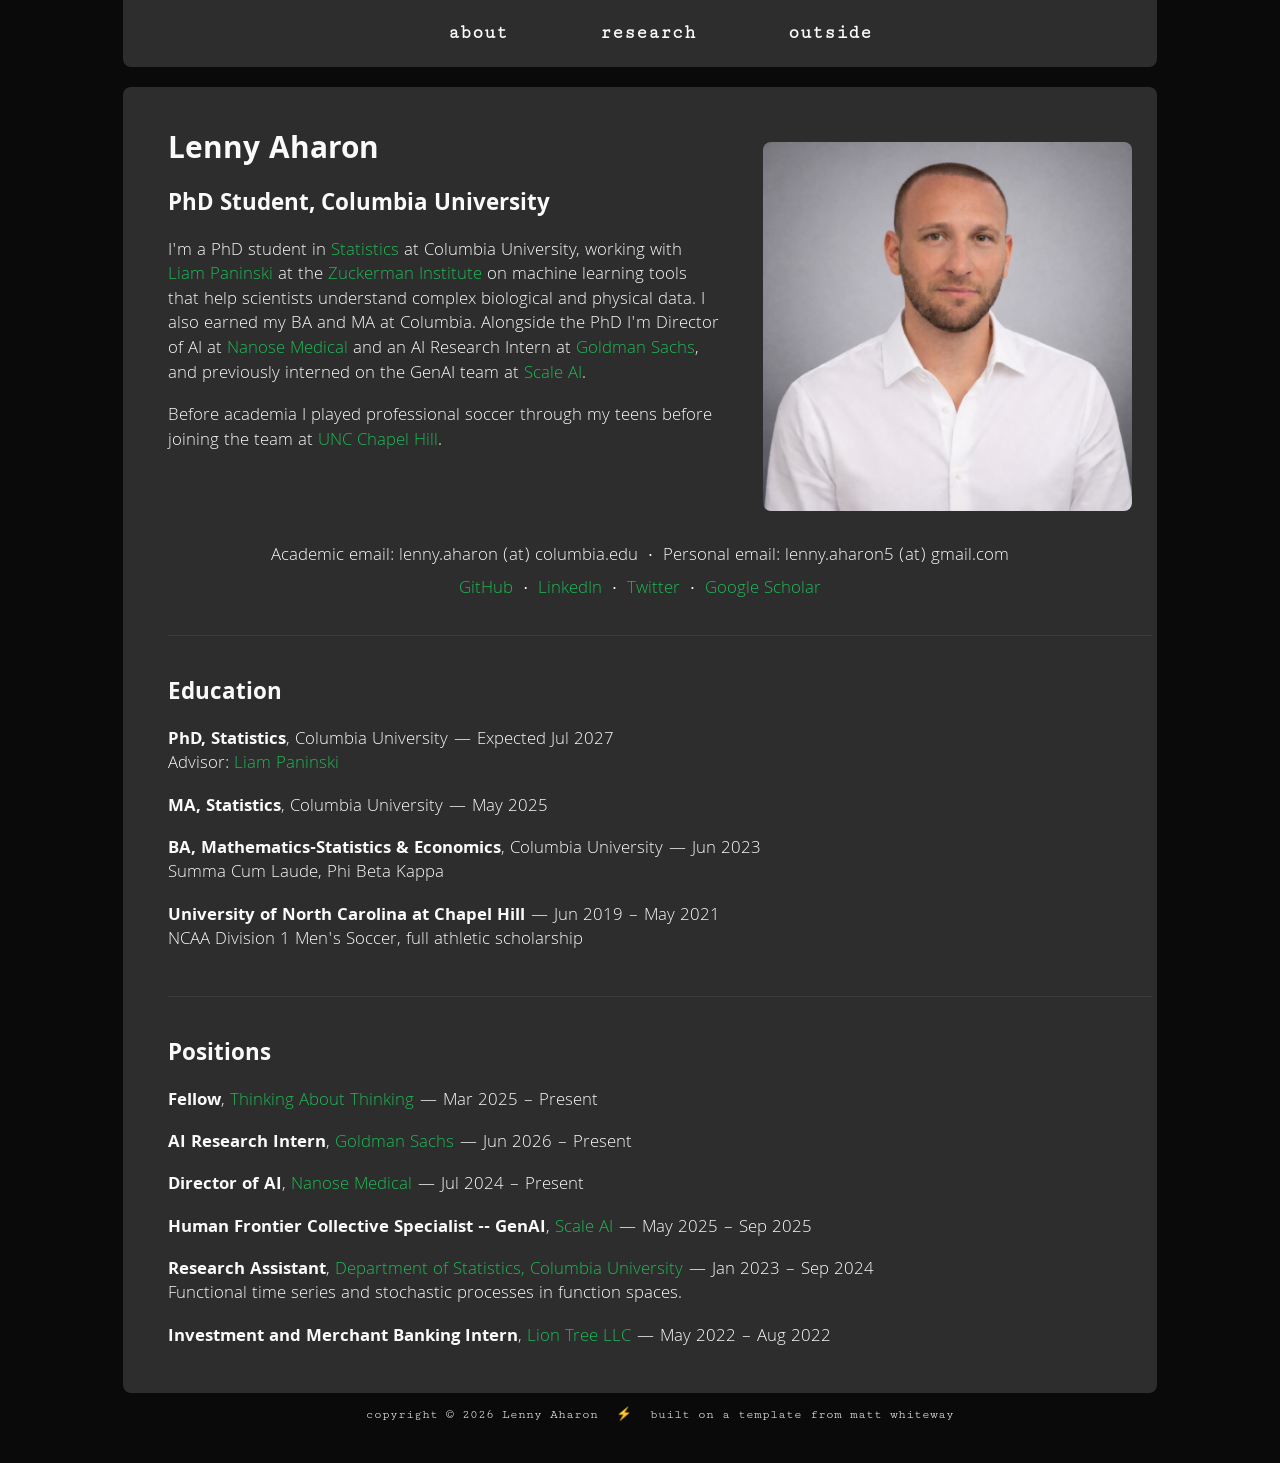
==== index.html @ 1fbd9a53 "Correct Research Assistant end date to Sep 2024 Co-Authored-By: Claude Opus 4.7 (1M context) <norepl" ====
<!DOCTYPE html>
<html class="gray-page">

<head>
	<meta http-equiv="content-type" content="text/html" charset="utf-8" />
	<meta name="description" content="Lenny Aharon — PhD student in Statistics at Columbia University, working with Liam Paninski on 3D computer vision, probabilistic modeling, and machine learning for science. Director of AI at Nanose Medical and AI Research Intern at Goldman Sachs." />
	<meta property="og:type" content="profile" />
	<meta property="og:url" content="https://lennyaharon.github.io/" />
	<meta property="og:title" content="Lenny Aharon" />
	<meta property="og:description" content="PhD student in Statistics at Columbia University. Director of AI at Nanose Medical, AI Research Intern at Goldman Sachs. Former professional soccer player." />
	<meta property="og:image" content="https://lennyaharon.github.io/images/lenny_headshot_gray.png" />
	<meta name="twitter:card" content="summary" />
	<meta name="twitter:title" content="Lenny Aharon" />
	<meta name="twitter:description" content="PhD student in Statistics at Columbia University. Director of AI at Nanose Medical, AI Research Intern at Goldman Sachs." />
	<meta name="twitter:image" content="https://lennyaharon.github.io/images/lenny_headshot_gray.png" />
	<link type="text/css" rel="stylesheet" href="css/stylesheet.css" />
	<title>lenny aharon | about</title>
	<link rel="icon" href="images/favicon.png">
	<script type="application/ld+json">
	{
		"@context": "https://schema.org",
		"@type": "Person",
		"name": "Lenny Aharon",
		"url": "https://lennyaharon.github.io",
		"image": "https://lennyaharon.github.io/images/lenny_headshot_gray.png",
		"jobTitle": "PhD Student in Statistics",
		"worksFor": [
			{"@type": "Organization", "name": "Columbia University"},
			{"@type": "Organization", "name": "Nanose Medical"},
			{"@type": "Organization", "name": "Goldman Sachs"}
		],
		"alumniOf": [
			{"@type": "EducationalOrganization", "name": "Columbia University"},
			{"@type": "EducationalOrganization", "name": "University of North Carolina at Chapel Hill"}
		],
		"sameAs": [
			"https://github.com/LennyAharon",
			"https://www.linkedin.com/in/lenny-aharon",
			"https://x.com/aharon_lenny",
			"https://scholar.google.com/citations?user=vuOpbEIAAAAJ"
		]
	}
	</script>
</head>

<!--embed google fonts-->
<link href="https://fonts.googleapis.com/css2?family=Cutive+Mono&family=Khula:wght@300&display=swap" rel="stylesheet">


<body class="centered">
	<nav class="centered" style="max-width: 1100px;">
		<ul class="centered">
			<li><a class="link-purp" href="index.html">about</a></li>
			<li><a class="link-purp" href="research.html">research</a></li>
			<li><a class="link-purp" href="art.html">outside</a></li>
		</ul>
	</nav>
	<div class="container centered" style="max-width: 1100px;">
		<div class="left-sub-container" style="width: 58%">
			<div class="left-blurb">
				<h1>Lenny Aharon</h1>
				<h2>PhD Student, Columbia University</h2>
				<p>I'm a PhD student in
					<a class="doc-link" href="http://stat.columbia.edu">Statistics</a>
					at Columbia University, working with
					<a class="doc-link" href="http://www.stat.columbia.edu/~liam/">Liam Paninski</a>
					at the
					<a class="doc-link" href="https://zuckermaninstitute.columbia.edu/">Zuckerman Institute</a>
					on machine learning tools that help scientists understand complex biological
					and physical data. I also earned my BA and MA at Columbia. Alongside the PhD I'm
					Director of AI at
					<a class="doc-link" href="https://www.nanose-medical.com/">Nanose Medical</a>
					and an AI Research Intern at
					<a class="doc-link" href="https://www.goldmansachs.com/">Goldman Sachs</a>,
					and previously interned on the GenAI team at
					<a class="doc-link" href="https://scale.com/">Scale AI</a>.</p>
				<p>Before academia I played professional soccer through my teens before joining the team at
					<a class="doc-link" href="https://goheels.com/sports/mens-soccer">UNC Chapel Hill</a>.</p>
			</div>
		</div>
		<div class="right-sub-container" style="width: 38%">
			<div class="right-image" style="padding-top: 50px">
				<img src="images/lenny_headshot_gray.png" style="border-radius: 8px" />
			</div>
		</div>

		<!-- Contact / social links -->
		<div class="cv-section">
			<div class="center-blurb" style="text-align: center; padding-top: 10px; padding-bottom: 10px;">
				<p style="margin: 0;">Academic email: lenny.aharon (at) columbia.edu
					&nbsp;&middot;&nbsp;
					Personal email: lenny.aharon5 (at) gmail.com</p>
				<p style="margin-top: 8px;">
					<a class="doc-link" href="https://github.com/LennyAharon">GitHub</a>
					&nbsp;&middot;&nbsp;
					<a class="doc-link" href="https://www.linkedin.com/in/lenny-aharon">LinkedIn</a>
					&nbsp;&middot;&nbsp;
					<a class="doc-link" href="https://x.com/aharon_lenny">Twitter</a>
					&nbsp;&middot;&nbsp;
					<a class="doc-link" href="https://scholar.google.com/citations?user=vuOpbEIAAAAJ&amp;hl=en">Google Scholar</a>
				</p>
			</div>
		</div>

		<div class="cv-break-section"></div>

		<!-- Education -->
		<div class="cv-section">
			<div class="left-blurb">
				<h2>Education</h2>
				<p><b>PhD, Statistics</b>, Columbia University &mdash; Expected Jul 2027<br>
					Advisor: <a class="doc-link" href="http://www.stat.columbia.edu/~liam/">Liam Paninski</a></p>
				<p><b>MA, Statistics</b>, Columbia University &mdash; May 2025</p>
				<p><b>BA, Mathematics-Statistics &amp; Economics</b>, Columbia University &mdash; Jun 2023<br>
					Summa Cum Laude, Phi Beta Kappa</p>
				<p><b>University of North Carolina at Chapel Hill</b> &mdash; Jun 2019 – May 2021<br>
					NCAA Division 1 Men's Soccer, full athletic scholarship</p>
			</div>
		</div>

		<div class="cv-break-section"></div>

		<!-- Positions -->
		<div class="cv-section">
			<div class="left-blurb">
				<h2>Positions</h2>
				<p><b>Fellow</b>,
					<a class="doc-link" href="https://www.thinkingaboutthinking.org/">Thinking About Thinking</a>
					&mdash; Mar 2025 – Present</p>
				<p><b>AI Research Intern</b>,
					<a class="doc-link" href="https://www.goldmansachs.com/">Goldman Sachs</a>
					&mdash; Jun 2026 – Present</p>
				<p><b>Director of AI</b>,
					<a class="doc-link" href="https://www.nanose-medical.com/">Nanose Medical</a>
					&mdash; Jul 2024 – Present</p>
				<p><b>Human Frontier Collective Specialist -- GenAI</b>,
					<a class="doc-link" href="https://scale.com/">Scale AI</a>
					&mdash; May 2025 – Sep 2025</p>
				<p><b>Research Assistant</b>,
					<a class="doc-link" href="http://stat.columbia.edu">Department of Statistics, Columbia University</a>
					&mdash; Jan 2023 – Sep 2024<br>
					Functional time series and stochastic processes in function spaces.</p>
				<p><b>Investment and Merchant Banking Intern</b>,
					<a class="doc-link" href="https://liontree.com/">Lion Tree LLC</a>
					&mdash; May 2022 – Aug 2022</p>
			</div>
		</div>
	</div>
	<footer class="centered">
		<ul class="centered">
			<li>copyright &copy; 2026 Lenny Aharon</li>
			<li>&#x26A1;</li>
			<li>built on a template from <a class="link-purp" href="https://themattinthehatt.github.io">matt whiteway</a></li>
		</ul>
	</footer>
</body>

</html>
---- css/stylesheet.css ----
/* ----------------------------------------------------------------
                        CSS TAG SELECTORS
-----------------------------------------------------------------*/

body {
	/*width: 100%;*/
	color: #fafafa;
}


/* header and footer */
/*font-family: 'Cutive Mono', monospace;*/
/*font-family: 'Nunito', sans-serif;*/
/*font-family: 'Quicksand', sans-serif;*/
/*font-family: 'Tajawal', sans-serif;*/
/*font-family: 'Mallanna', sans-serif;*/
nav {
	/* 	background-color: #2d2d2d;
	border: 5px solid #000000;
	border-radius: 20px;
	color: #fafafa;
	margin-top: 0px;
	margin-bottom: 10px;
	width: 95%; */
	background-color: #2d2d2d;
	border: 5px solid #2d2d2d;
	/*000000*/
	;
	border-radius: 8px;
	margin-top: -50px;
	margin-bottom: 20px;
	padding-top: 40px;
	width: 80%;
}

nav ul {
	font-family: 'Cutive Mono', Courier, monospace;
	font-size: 1.2em;
	list-style: none;
	font-weight: bold;
	width: 90%;
	/* lists must have a width < 100% to center with auto margins */
	text-align: center;
	/* centers all elements within the list */
}

nav ul li {
	position: relative;
	display: inline-block;
	margin-left: 20px;
	margin-right: 20px;
	padding-left: 20px;
	padding-right: 20px;
}

footer {
	clear: both;
	color: #fafafa;
	width: 80%;
}

footer ul {
	font-family: 'Cutive Mono', Courier, sans-serif;
	font-size: 0.8em;
	list-style: none;
	width: 90%;
	text-align: center;
}

footer ul li {
	position: relative;
	display: inline-block;
	margin-left: 5px;
	margin-right: 5px;
	text-align: center;
}

/* other text */

p {
	font-family: 'Khula', Helvetica, sans-serif;
	font-weight: 300;
	font-size: 1.1em;
	line-height: 1.4em;
}

div img {
	/* this allows for dynamic resizing of image as browser dims are changed */
	max-height: 100%;
	max-width: 100%;
}


/* ----------------------------------------------------------------
                        CLASS SELECTORS
-----------------------------------------------------------------*/

.centered {
	/*width: 100%; !* default; necessary for auto-margins to center container (but also led to horizontal scroll bars)*!*/
	position: relative;
	margin-left: auto;
	margin-right: auto;
	padding-left: auto;
	padding-right: auto;
	/*background: transparent;*/
}

.red-page {
	background-color: #ce5050;
	/*#912d2d; standard red*/
}

.green-page {
	background-color: #50ce54;
	/*#2d912d; standard green*/
}

.light-blue-page {
	background-color: #5086ce;
}

.purple-page {
	background-color: #8f50cc;
	/*#2d2d91; standard blue*/
}

.orange-page {
	background-color: #cd5c2d;
}

.gray-page {
	height: 100%;
	background-color: rgb(10,10,10);
}

.black-page {
	background-color: #191414;
}


/* main container of content for each page */

.container {
	overflow: hidden;
	/*http://stackoverflow.com/questions/1844207/how-to-make-a-div-to-wrap-two-float-divs-inside*/
	margin-top: 10px;
	background-color: #2d2d2d;
	border: 5px solid #2d2d2d;
	/*#000000*/
	border-radius: 8px;
	color: #fafafa;
	width: 80%;
}


/* outer containers for divs floating inside .container div */

.left-sub-container {
	margin: 0px;
	padding: 0px;
	float: left;
	position: relative;
	display: inline;
	/* so two divs can be next to each other */
}

.right-sub-container {
	margin: 0px;
	padding: 0px;
	float: right;
	position: relative;
	display: inline;
	/* so two divs can be next to each other */
}

.center-sub-container {
	margin: 0px;
	padding: 0px;
	position: relative;
	display: inline;
	/* so two divs can be next to each other */
}

.left-blurb {
	text-align: left;
	line-height: 1.15;
	font-family: 'Khula', Helvetica, sans-serif;
	font-weight: 300;
	margin: 0px;
	/* 0 margins for greater control; use padding instead */
	padding-left: 40px;
	padding-top: 20px;
	padding-bottom: 20px;
}

.right-blurb {
	text-align: right;
	font-family: 'Khula', Helvetica, sans-serif;
	font-weight: 300;
	margin: 0px;
	/* 0 margins for greater control; use padding instead */
	padding-right: 40px;
	padding-top: 20px;
	padding-bottom: 20px;
}

.center-blurb {
	text-align: left;
	font-family: 'Khula', Helvetica, sans-serif;
	font-weight: 300;
	margin: 0px;
	/* 0 margins for greater control; use padding instead */
	padding-left: 40px;
	padding-top: 20px;
	padding-bottom: 20px;
	padding-right: 40px;
}

.left-image {
	text-align: left;
	margin: 0px;
	/* 0 margins for greater control; use padding instead */
	padding-left: 40px;
	padding-top: 20px;
	padding-bottom: 20px;
	padding-right: 0px;
}

.right-image {
	text-align: right;
	margin: 0px;
	/* 0 margins for greater control; use padding instead */
	padding-right: 20px;
	padding-top: 20px;
	padding-bottom: 20px;
	padding-left: 0px;
}

.center-image {
	text-align: center;
	margin: 0px;
	/* 0 margins for greater control; use padding instead */
	padding-right: 20px;
	padding-top: 20px;
	padding-bottom: 20px;
	padding-left: 20px;
}

/* https://css-tricks.com/NetMag/FluidWidthVideo/Article-FluidWidthVideo.php */
/* video-wrapper has an intrinsic aspect ratio, and then video-wrapper iframe 
is absolutely positioned within that*/
.video-wrapper-left { /* actual embedded video frame */
	position: relative;
	padding-bottom: 56.25%;
	padding-top: 0px;
	height: 0;
}
.video-wrapper-left iframe {
	position: absolute;
	top: 40px;
	left: 40px;
	width: 100%;
	height: 100%;
    border-radius: 5px;
}

.video-wrapper-right { /* actual embedded video frame */
	position: relative;
	padding-bottom: 56.25%;
	padding-top: 0px;
	height: 0;
}
.video-wrapper-right iframe {
	position: absolute;
	top: 40px;
	right: 40px;
	width: 100%;
	height: 100%;
}

.cv-section {
	clear: both;
	/* make sections sit on top of each other */
}

.cv-break-section {
	/* background color includes padding; get rid of that and just work with margins */
	clear: both;
	height: 1px;
	background-color: rgb(60,60,60);
	margin-top: 5px;
	margin-bottom: 5px;
	margin-left: 40px;
	padding: 0px;
}

.small-link {
	text-decoration: none;
	color: #1DB954;
	/*#e3db00;*/
	font-size: 0.9em;
}
.small-link:hover {
	text-decoration: none;
	color: #7447c6; /* purple */
	/* color: #e3db00; /* yellow */
}

.doc-link {
	text-decoration: none;
	color: #1DB954; /* green */
	font-size: 1em;
}
.doc-link:hover {
	text-decoration: none;
	color: #7447c6; /* purple */
	/* color: #e3db00; /* yellow */
}

/* hyperlinks - purple hover */
.link-purp {
	text-decoration: none;
	color: #fafafa;
}
.link-purp:hover {
	text-decoration: none;
	/* color: #7447c6; /* purple */
	color: #e3db00; /* yellow */
}

/* ----------------------------------------------------------------
                       PSEUDO-CLASS SELECTORS
-----------------------------------------------------------------*/


/* pseudo-class selectors
for links:
1. a:link - an unvisited link
2. a:visited - a visited link
3. a:hover - a link you're hovering your mouse over

_:first-child
_:nth-child(n)

border: 1px dashed #0000ff;

positioning
display property
1. block: makes the element a block box. It won't let anything sit next to it on the page! It takes up the full width
2. inline-block: this makes the element a block box, but will allow other elements to sit next to it on the same line
3. inline: this makes the element sit on the same line as another element, but without formatting it like a block. It
only takes up as much width as it needs (not the whole line)
4. none: this makes the element and its content disappear from the page entirely!

position property
1. absolute: element is positioned in relation to the first parent element it has that *doesn't* have position:static;
    if no such element then gets positioned relative to <html>
2. relative: element moves relative to where it would have landed if it just had the default static positioning
3. fixed: anchors an element to the browser window

div {
	height: 50px;
	width: 100px;
	border: 2px solid black;
	border-radius: 5px;
	border-top:
	padding-right:
	padding: T R B L
	float: right;
	clear: left; (right, both) - element will immediately move below any floating elements on the the left side of the
	                                page
}

ul {
    list-style-type: none;
    position: fixed;
    margin:
}




#navbar {
    position: fixed;
    margin-top: -10px;
	left:50%;
	margin-left:-254px;
	z-index: 1;
}

#header {
	position: relative;
	top: -10px;
	background-color: #3c4543;
	border-top-left-radius: 15px;
	border-top-right-radius: 15px;
	width: 97.5%;
}

*/
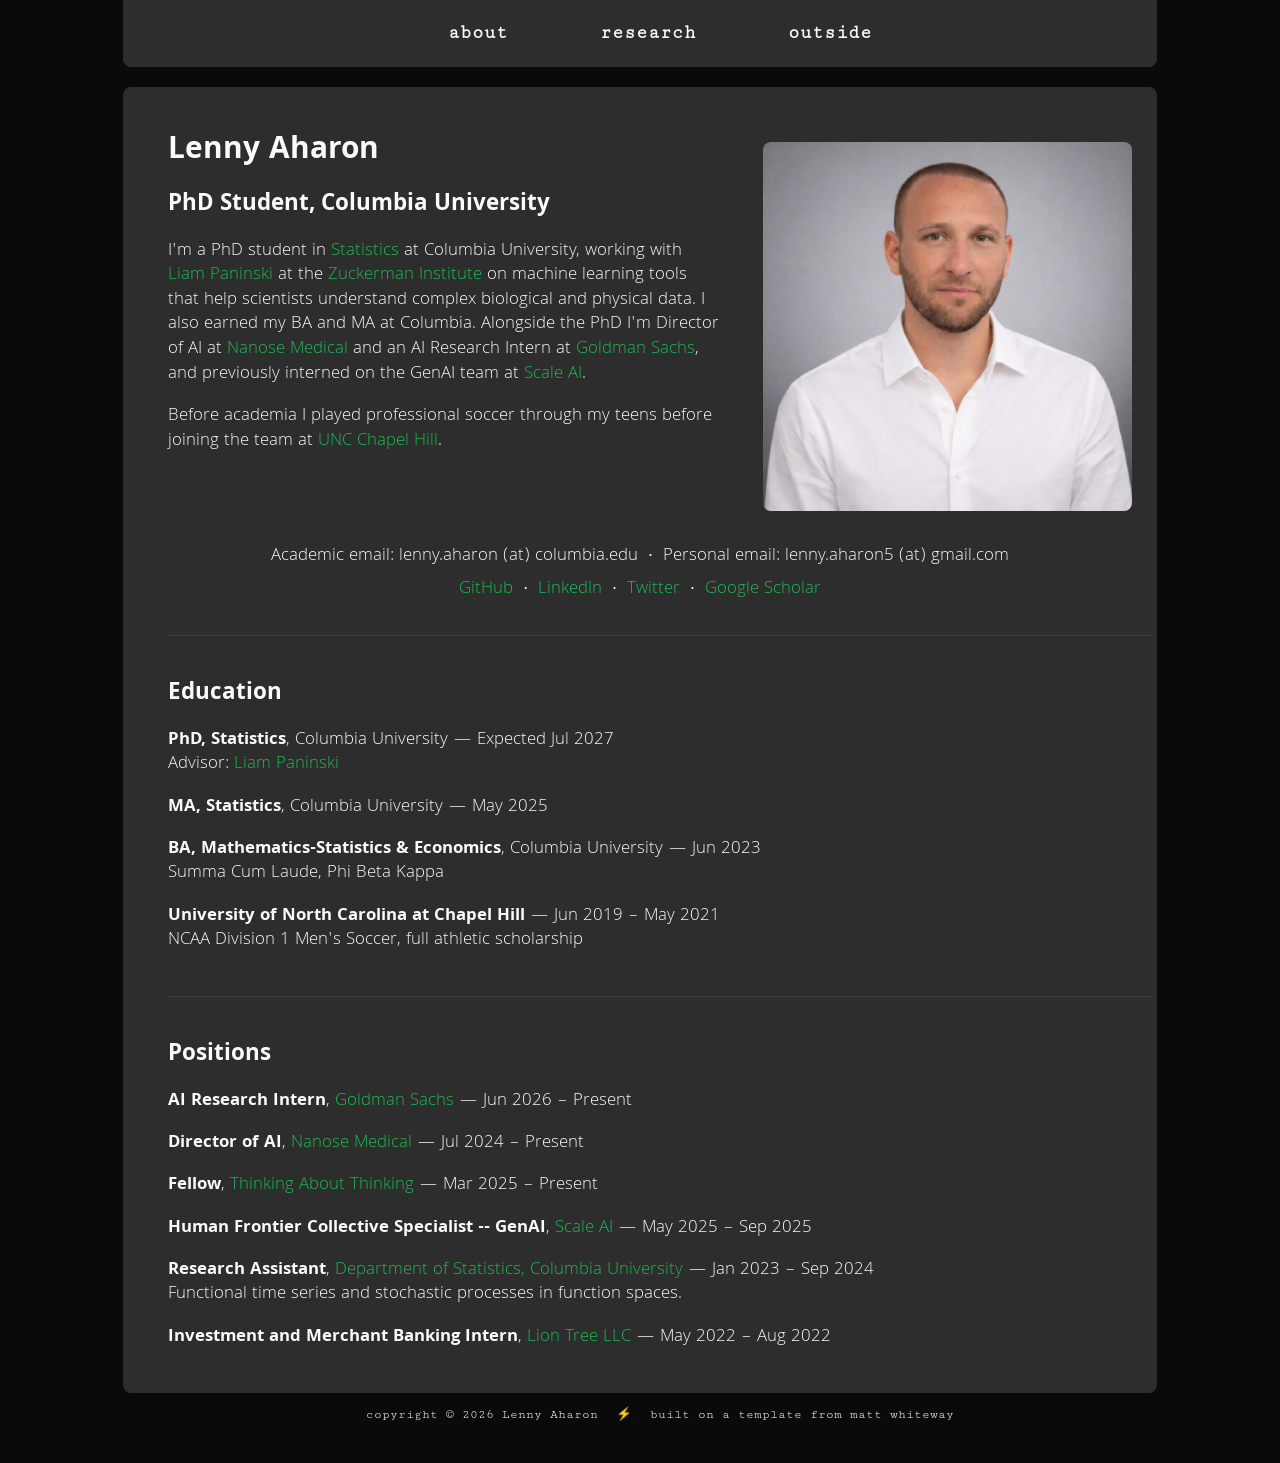
==== commit c5a0e4ce: "Reorder Positions section Co-Authored-By: Claude Opus 4.7 (1M context) <noreply@anthropic.com>" ====
--- a/index.html
+++ b/index.html
@@ -124,15 +124,15 @@
 		<div class="cv-section">
 			<div class="left-blurb">
 				<h2>Positions</h2>
-				<p><b>Fellow</b>,
-					<a class="doc-link" href="https://www.thinkingaboutthinking.org/">Thinking About Thinking</a>
-					&mdash; Mar 2025 – Present</p>
 				<p><b>AI Research Intern</b>,
 					<a class="doc-link" href="https://www.goldmansachs.com/">Goldman Sachs</a>
 					&mdash; Jun 2026 – Present</p>
 				<p><b>Director of AI</b>,
 					<a class="doc-link" href="https://www.nanose-medical.com/">Nanose Medical</a>
 					&mdash; Jul 2024 – Present</p>
+				<p><b>Fellow</b>,
+					<a class="doc-link" href="https://www.thinkingaboutthinking.org/">Thinking About Thinking</a>
+					&mdash; Mar 2025 – Present</p>
 				<p><b>Human Frontier Collective Specialist -- GenAI</b>,
 					<a class="doc-link" href="https://scale.com/">Scale AI</a>
 					&mdash; May 2025 – Sep 2025</p>
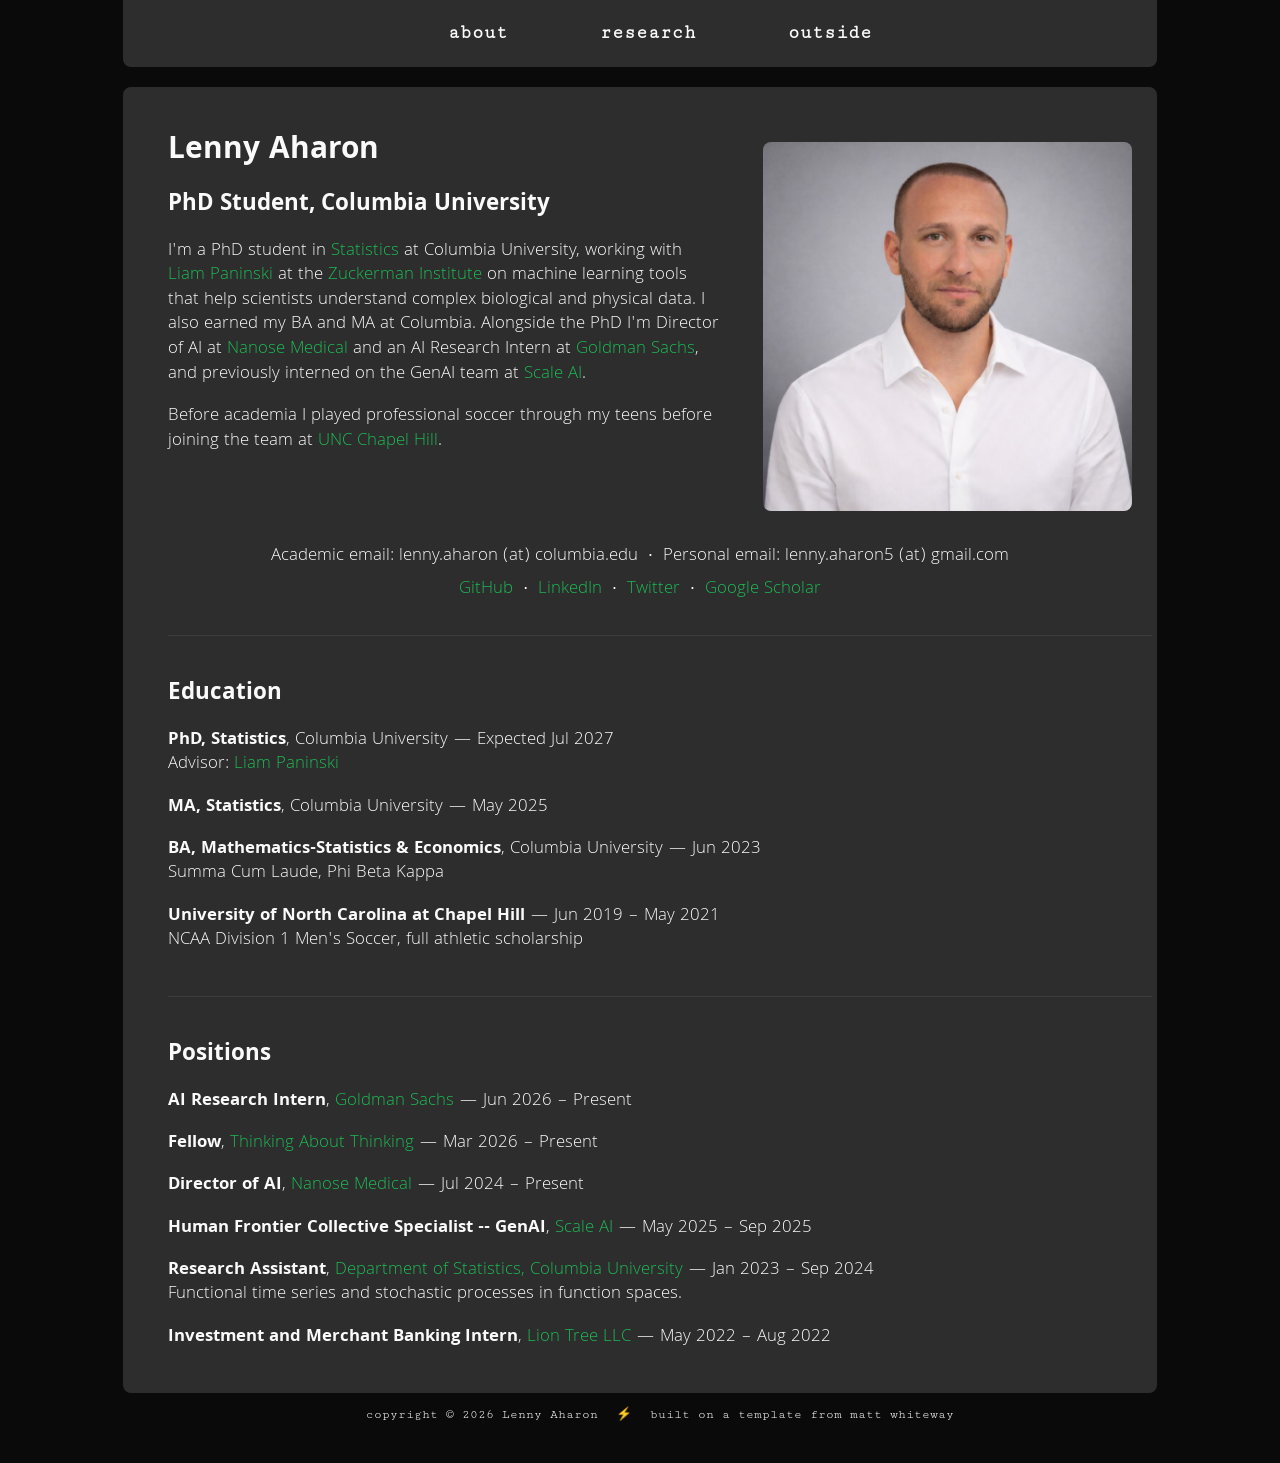
==== commit 85b82ef8: "Update video caption to 'hitting the post' Co-Authored-By: Claude Opus 4.7 (1M context) <noreply@ant" ====
--- a/index.html
+++ b/index.html
@@ -127,12 +127,12 @@
 				<p><b>AI Research Intern</b>,
 					<a class="doc-link" href="https://www.goldmansachs.com/">Goldman Sachs</a>
 					&mdash; Jun 2026 – Present</p>
+				<p><b>Fellow</b>,
+						<a class="doc-link" href="https://www.thinkingaboutthinking.org/">Thinking About Thinking</a>
+						&mdash; Mar 2026 – Present</p>
 				<p><b>Director of AI</b>,
 					<a class="doc-link" href="https://www.nanose-medical.com/">Nanose Medical</a>
 					&mdash; Jul 2024 – Present</p>
-				<p><b>Fellow</b>,
-					<a class="doc-link" href="https://www.thinkingaboutthinking.org/">Thinking About Thinking</a>
-					&mdash; Mar 2025 – Present</p>
 				<p><b>Human Frontier Collective Specialist -- GenAI</b>,
 					<a class="doc-link" href="https://scale.com/">Scale AI</a>
 					&mdash; May 2025 – Sep 2025</p>
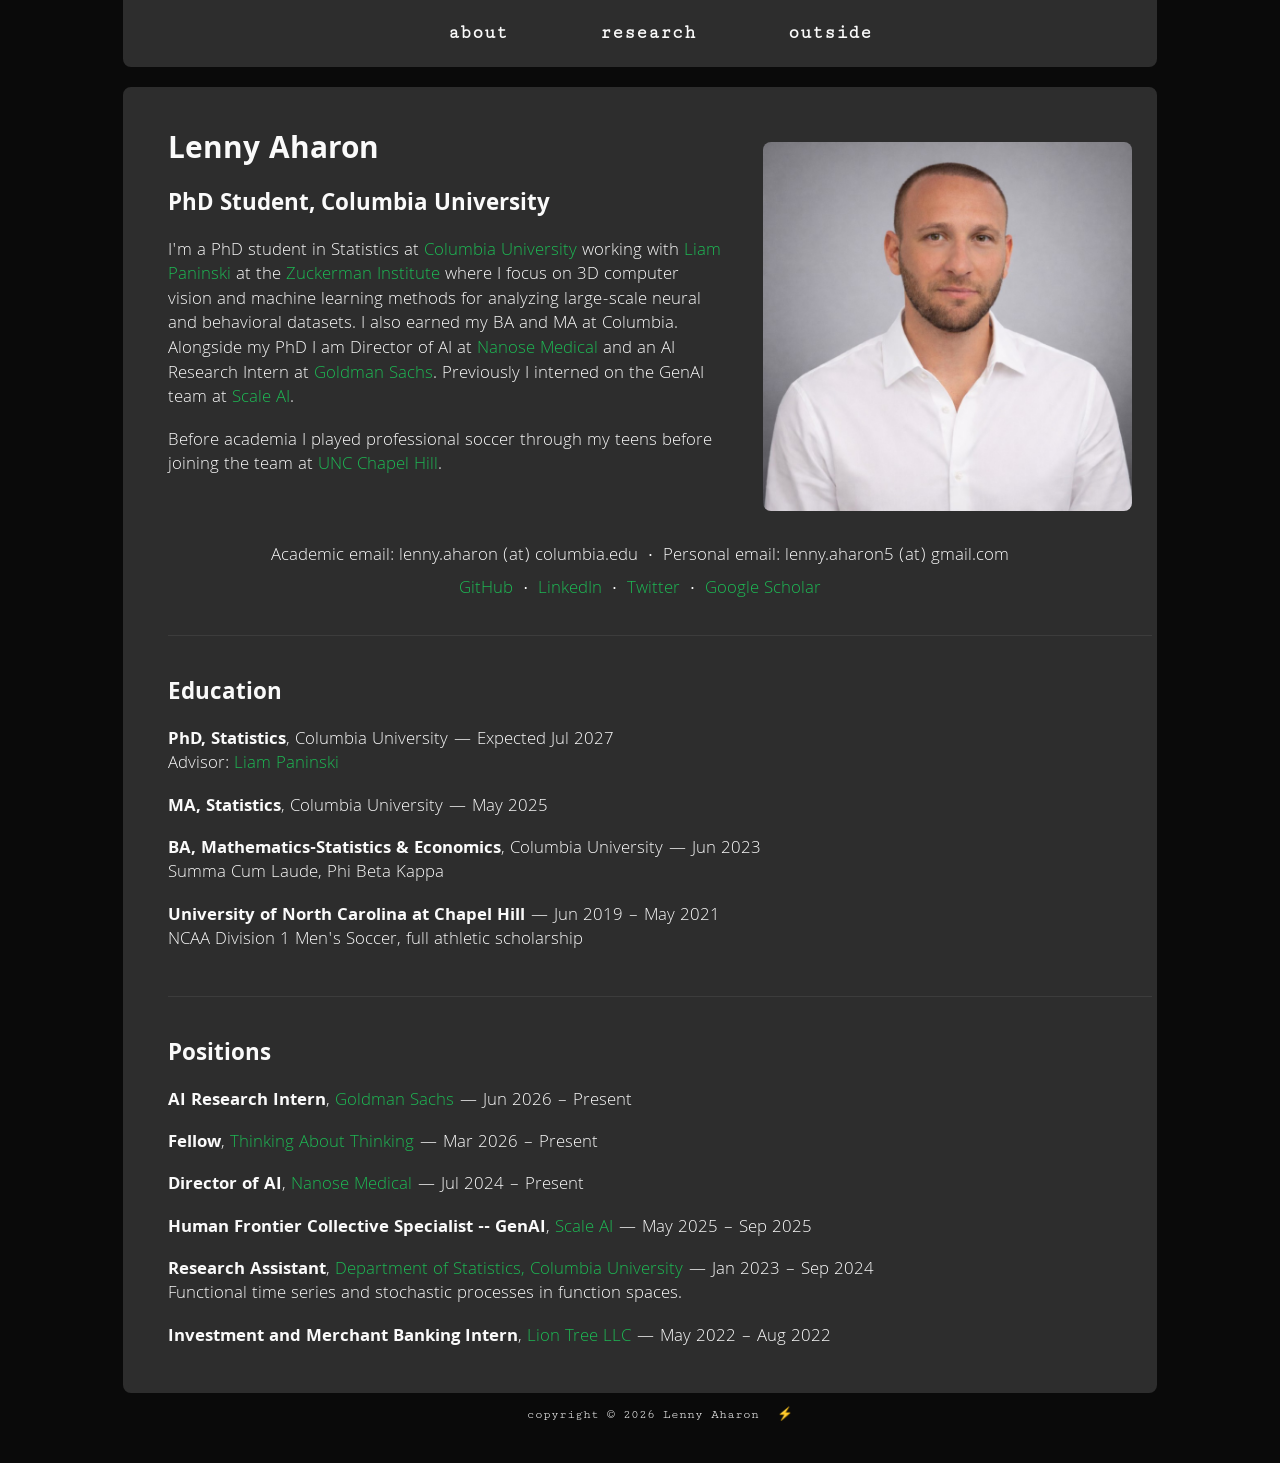
==== commit c2781c52: "Misc edits across about / research / outside pages Co-Authored-By: Claude Opus 4.7 (1M context) <nor" ====
--- a/index.html
+++ b/index.html
@@ -60,19 +60,19 @@
 			<div class="left-blurb">
 				<h1>Lenny Aharon</h1>
 				<h2>PhD Student, Columbia University</h2>
-				<p>I'm a PhD student in
-					<a class="doc-link" href="http://stat.columbia.edu">Statistics</a>
-					at Columbia University, working with
+				<p>I'm a PhD student in Statistics at
+					<a class="doc-link" href="http://stat.columbia.edu">Columbia University</a>
+					working with
 					<a class="doc-link" href="http://www.stat.columbia.edu/~liam/">Liam Paninski</a>
 					at the
 					<a class="doc-link" href="https://zuckermaninstitute.columbia.edu/">Zuckerman Institute</a>
-					on machine learning tools that help scientists understand complex biological
-					and physical data. I also earned my BA and MA at Columbia. Alongside the PhD I'm
-					Director of AI at
+					where I focus on 3D computer vision and machine learning methods for analyzing large-scale neural and behavioral datasets.
+					I also earned my BA and MA at Columbia.
+					Alongside my PhD I am Director of AI at
 					<a class="doc-link" href="https://www.nanose-medical.com/">Nanose Medical</a>
-					and an AI Research Intern at
-					<a class="doc-link" href="https://www.goldmansachs.com/">Goldman Sachs</a>,
-					and previously interned on the GenAI team at
+					and an AI Research Intern at 
+					<a class="doc-link" href="https://www.goldmansachs.com/">Goldman Sachs</a>.
+					Previously I interned on the GenAI team at 
 					<a class="doc-link" href="https://scale.com/">Scale AI</a>.</p>
 				<p>Before academia I played professional soccer through my teens before joining the team at
 					<a class="doc-link" href="https://goheels.com/sports/mens-soccer">UNC Chapel Hill</a>.</p>
@@ -150,7 +150,7 @@
 		<ul class="centered">
 			<li>copyright &copy; 2026 Lenny Aharon</li>
 			<li>&#x26A1;</li>
-			<li>built on a template from <a class="link-purp" href="https://themattinthehatt.github.io">matt whiteway</a></li>
+			<!-- <li>built on a template from <a class="link-purp" href="https://themattinthehatt.github.io">matt whiteway</a></li> -->
 		</ul>
 	</footer>
 </body>
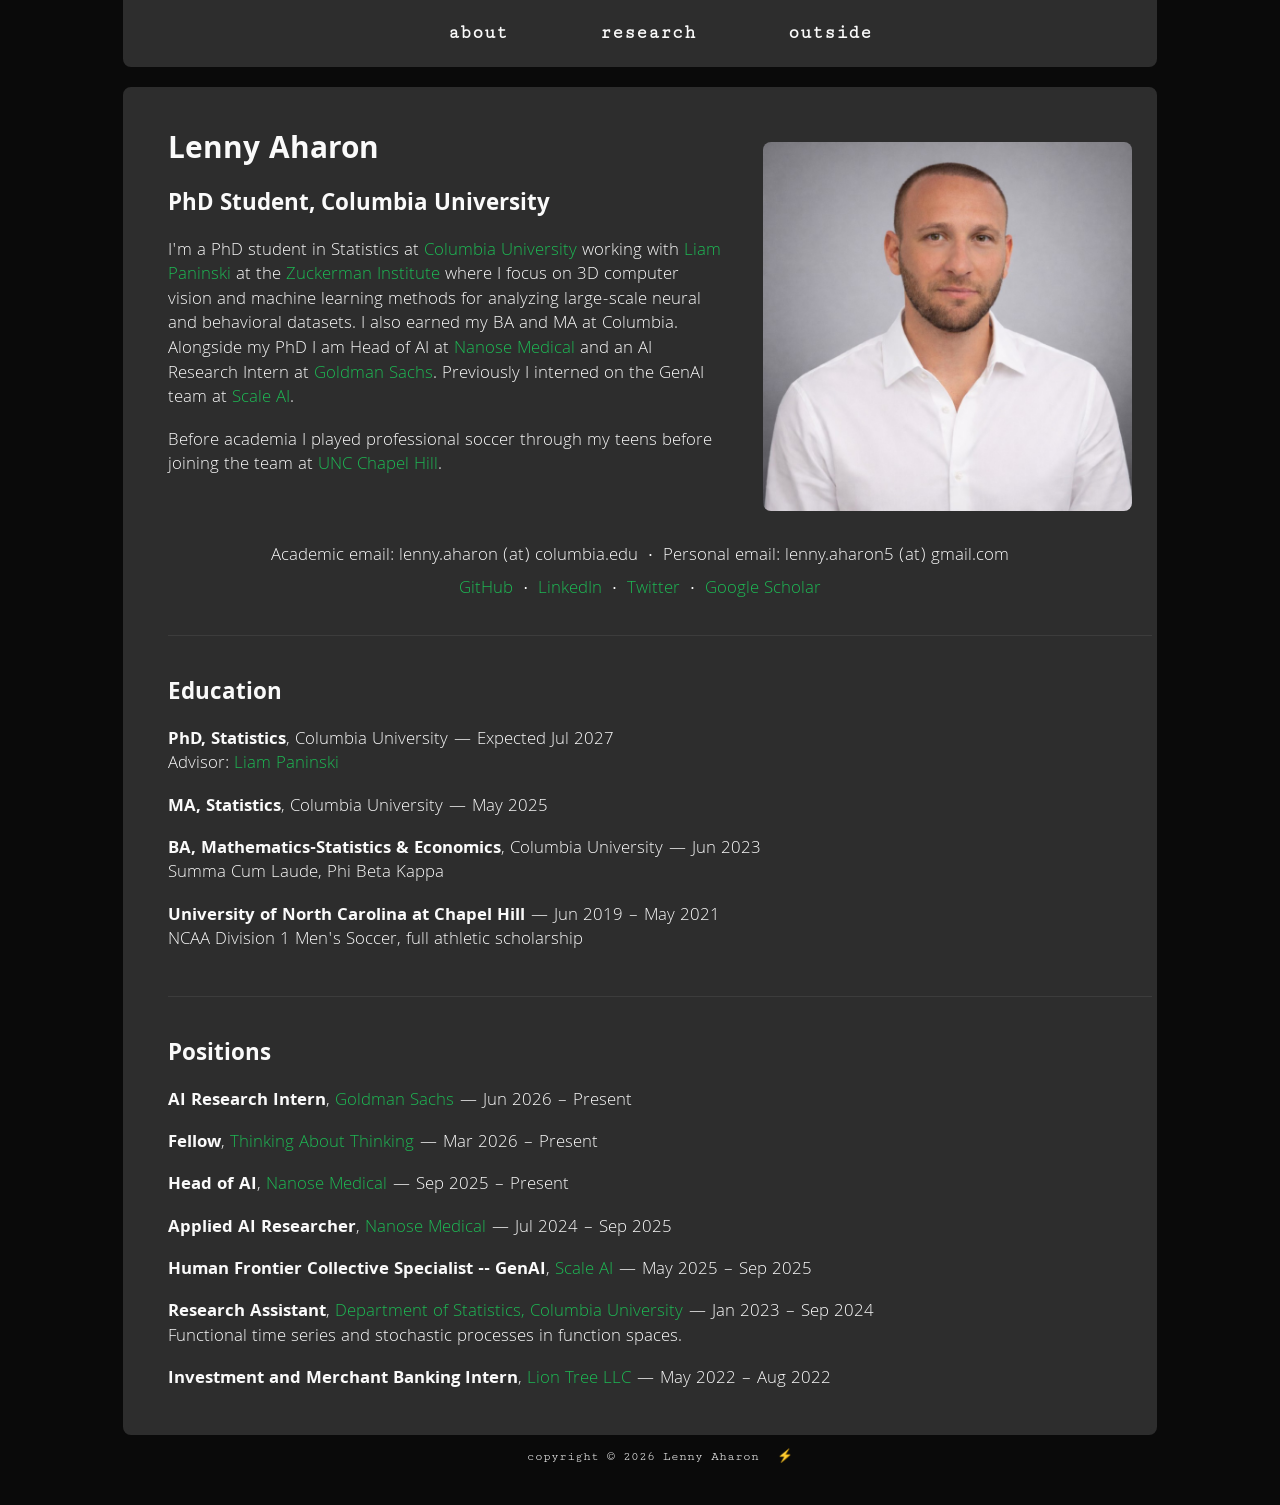
==== commit 1f0af694: "Split Nanose Medical into Applied AI Researcher and Head of AI roles. Co-authored-by: Cursor <cursor" ====
--- a/index.html
+++ b/index.html
@@ -3,15 +3,16 @@
 
 <head>
 	<meta http-equiv="content-type" content="text/html" charset="utf-8" />
-	<meta name="description" content="Lenny Aharon — PhD student in Statistics at Columbia University, working with Liam Paninski on 3D computer vision, probabilistic modeling, and machine learning for science. Director of AI at Nanose Medical and AI Research Intern at Goldman Sachs." />
+	<meta name="google-site-verification" content="PdTDnXDOZQhx_RtbPj1OpTzBhbIfA_D7j1-U77cII1U" />
+	<meta name="description" content="Lenny Aharon — PhD student in Statistics at Columbia University, working with Liam Paninski on 3D computer vision, probabilistic modeling, and machine learning for science. Head of AI at Nanose Medical and AI Research Intern at Goldman Sachs." />
 	<meta property="og:type" content="profile" />
 	<meta property="og:url" content="https://lennyaharon.github.io/" />
 	<meta property="og:title" content="Lenny Aharon" />
-	<meta property="og:description" content="PhD student in Statistics at Columbia University. Director of AI at Nanose Medical, AI Research Intern at Goldman Sachs. Former professional soccer player." />
+	<meta property="og:description" content="PhD student in Statistics at Columbia University. Head of AI at Nanose Medical, AI Research Intern at Goldman Sachs. Former professional soccer player." />
 	<meta property="og:image" content="https://lennyaharon.github.io/images/lenny_headshot_gray.png" />
 	<meta name="twitter:card" content="summary" />
 	<meta name="twitter:title" content="Lenny Aharon" />
-	<meta name="twitter:description" content="PhD student in Statistics at Columbia University. Director of AI at Nanose Medical, AI Research Intern at Goldman Sachs." />
+	<meta name="twitter:description" content="PhD student in Statistics at Columbia University. Head of AI at Nanose Medical, AI Research Intern at Goldman Sachs." />
 	<meta name="twitter:image" content="https://lennyaharon.github.io/images/lenny_headshot_gray.png" />
 	<link type="text/css" rel="stylesheet" href="css/stylesheet.css" />
 	<title>lenny aharon | about</title>
@@ -68,7 +69,7 @@
 					<a class="doc-link" href="https://zuckermaninstitute.columbia.edu/">Zuckerman Institute</a>
 					where I focus on 3D computer vision and machine learning methods for analyzing large-scale neural and behavioral datasets.
 					I also earned my BA and MA at Columbia.
-					Alongside my PhD I am Director of AI at
+					Alongside my PhD I am Head of AI at
 					<a class="doc-link" href="https://www.nanose-medical.com/">Nanose Medical</a>
 					and an AI Research Intern at 
 					<a class="doc-link" href="https://www.goldmansachs.com/">Goldman Sachs</a>.
@@ -130,9 +131,12 @@
 				<p><b>Fellow</b>,
 						<a class="doc-link" href="https://www.thinkingaboutthinking.org/">Thinking About Thinking</a>
 						&mdash; Mar 2026 – Present</p>
-				<p><b>Director of AI</b>,
+				<p><b>Head of AI</b>,
 					<a class="doc-link" href="https://www.nanose-medical.com/">Nanose Medical</a>
-					&mdash; Jul 2024 – Present</p>
+					&mdash; Sep 2025 – Present</p>
+				<p><b>Applied AI Researcher</b>,
+					<a class="doc-link" href="https://www.nanose-medical.com/">Nanose Medical</a>
+					&mdash; Jul 2024 – Sep 2025</p>
 				<p><b>Human Frontier Collective Specialist -- GenAI</b>,
 					<a class="doc-link" href="https://scale.com/">Scale AI</a>
 					&mdash; May 2025 – Sep 2025</p>
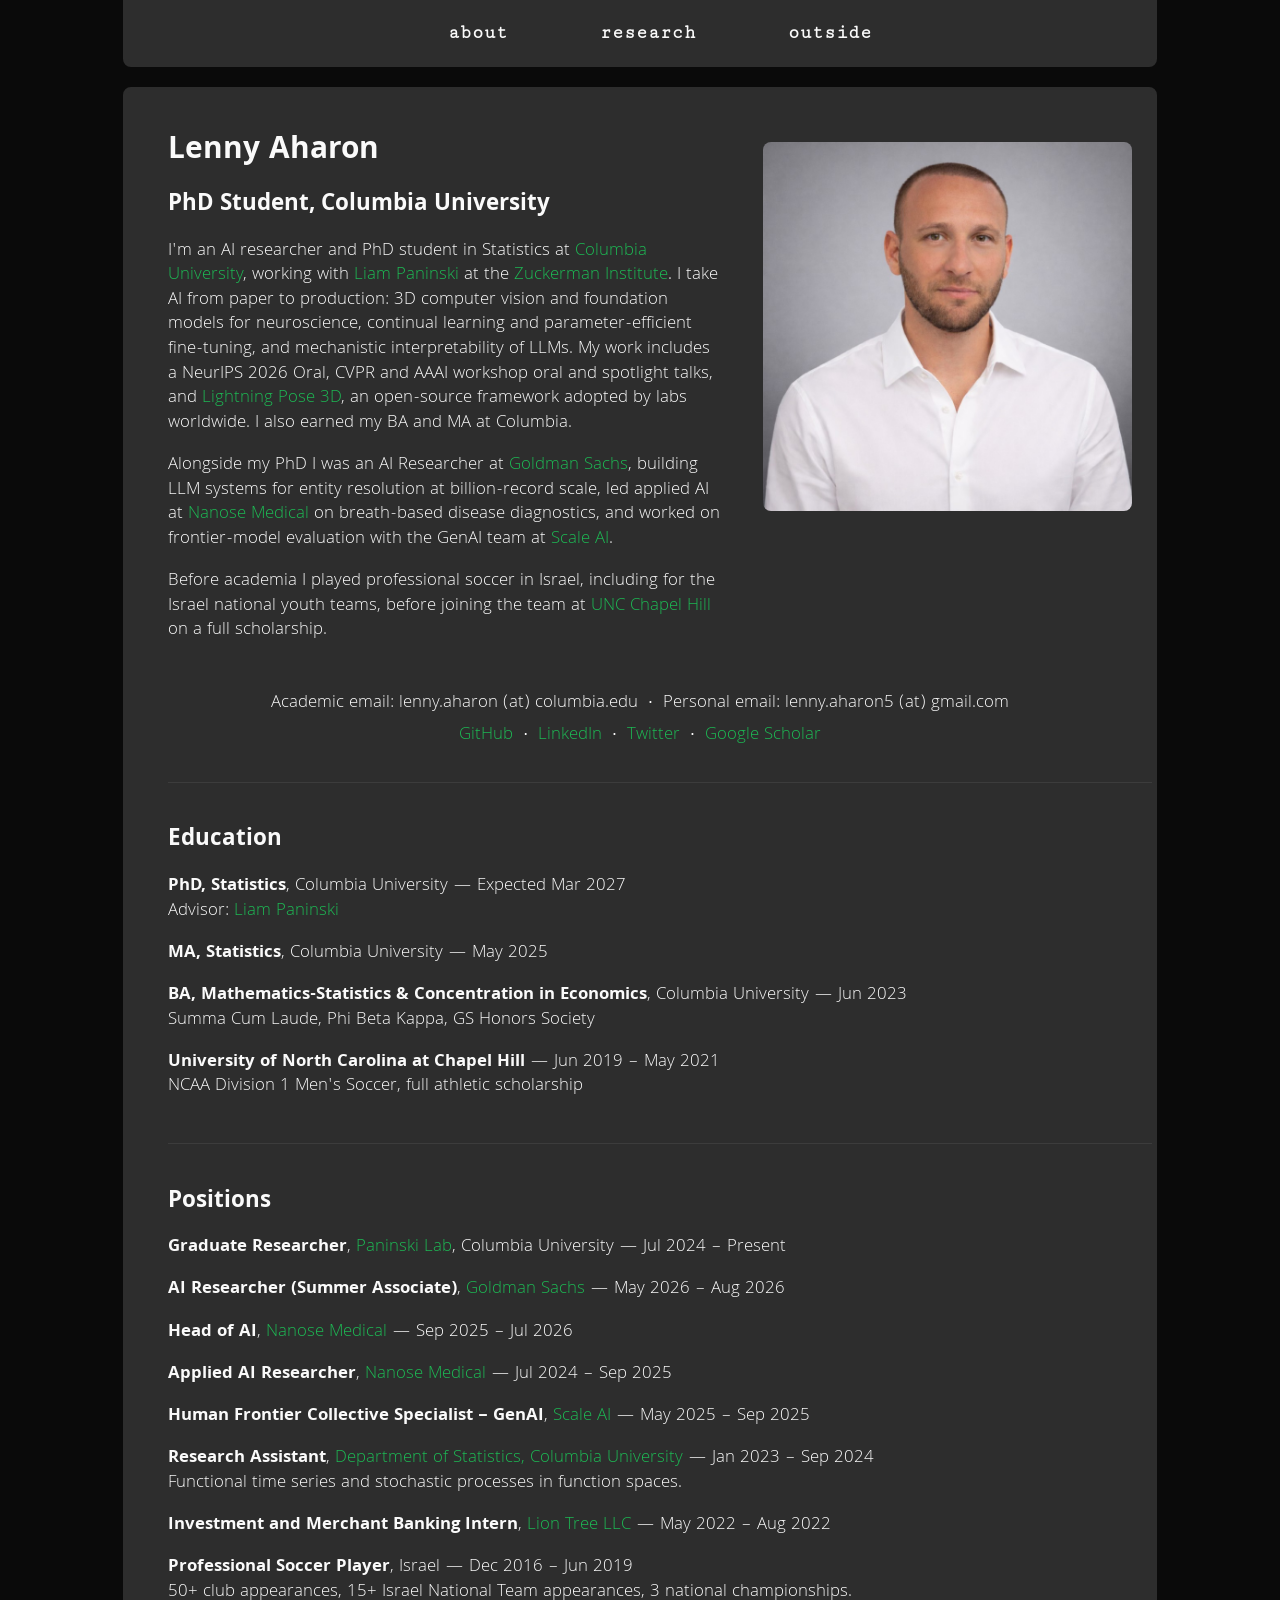
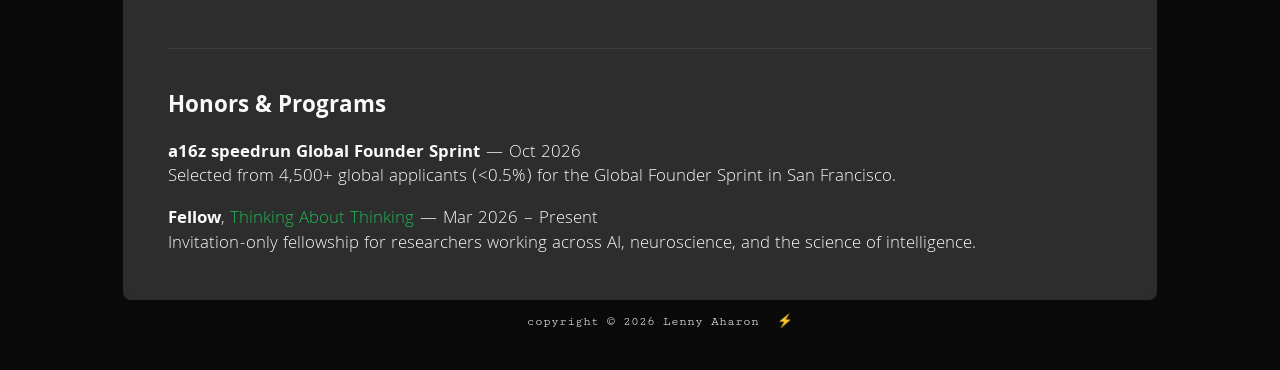
==== commit 5de76267: "Sync site with latest resume - Publications reordered to match resume; add Mighty Mouse (NeurIPS 202" ====
--- a/index.html
+++ b/index.html
@@ -4,15 +4,15 @@
 <head>
 	<meta http-equiv="content-type" content="text/html" charset="utf-8" />
 	<meta name="google-site-verification" content="PdTDnXDOZQhx_RtbPj1OpTzBhbIfA_D7j1-U77cII1U" />
-	<meta name="description" content="Lenny Aharon — PhD student in Statistics at Columbia University, working with Liam Paninski on 3D computer vision, probabilistic modeling, and machine learning for science. Head of AI at Nanose Medical and AI Research Intern at Goldman Sachs." />
+	<meta name="description" content="Lenny Aharon — AI researcher and Statistics PhD student at Columbia University, working with Liam Paninski on 3D computer vision, foundation models, and continual learning. NeurIPS 2026 Oral. Previously AI Researcher at Goldman Sachs and Scale AI." />
 	<meta property="og:type" content="profile" />
 	<meta property="og:url" content="https://lennyaharon.github.io/" />
 	<meta property="og:title" content="Lenny Aharon" />
-	<meta property="og:description" content="PhD student in Statistics at Columbia University. Head of AI at Nanose Medical, AI Research Intern at Goldman Sachs. Former professional soccer player." />
+	<meta property="og:description" content="AI researcher and Statistics PhD student at Columbia University. NeurIPS 2026 Oral. Previously Goldman Sachs, Nanose Medical, Scale AI. Former professional soccer player." />
 	<meta property="og:image" content="https://lennyaharon.github.io/images/lenny_headshot_gray.png" />
 	<meta name="twitter:card" content="summary" />
 	<meta name="twitter:title" content="Lenny Aharon" />
-	<meta name="twitter:description" content="PhD student in Statistics at Columbia University. Head of AI at Nanose Medical, AI Research Intern at Goldman Sachs." />
+	<meta name="twitter:description" content="AI researcher and Statistics PhD student at Columbia University. NeurIPS 2026 Oral. Previously Goldman Sachs, Nanose Medical, Scale AI." />
 	<meta name="twitter:image" content="https://lennyaharon.github.io/images/lenny_headshot_gray.png" />
 	<link type="text/css" rel="stylesheet" href="css/stylesheet.css" />
 	<title>lenny aharon | about</title>
@@ -26,9 +26,7 @@
 		"image": "https://lennyaharon.github.io/images/lenny_headshot_gray.png",
 		"jobTitle": "PhD Student in Statistics",
 		"worksFor": [
-			{"@type": "Organization", "name": "Columbia University"},
-			{"@type": "Organization", "name": "Nanose Medical"},
-			{"@type": "Organization", "name": "Goldman Sachs"}
+			{"@type": "Organization", "name": "Columbia University"}
 		],
 		"alumniOf": [
 			{"@type": "EducationalOrganization", "name": "Columbia University"},
@@ -36,7 +34,7 @@
 		],
 		"sameAs": [
 			"https://github.com/LennyAharon",
-			"https://www.linkedin.com/in/lenny-aharon",
+			"https://www.linkedin.com/in/lenny-aharon/",
 			"https://x.com/aharon_lenny",
 			"https://scholar.google.com/citations?user=vuOpbEIAAAAJ"
 		]
@@ -61,22 +59,27 @@
 			<div class="left-blurb">
 				<h1>Lenny Aharon</h1>
 				<h2>PhD Student, Columbia University</h2>
-				<p>I'm a PhD student in Statistics at
-					<a class="doc-link" href="http://stat.columbia.edu">Columbia University</a>
+				<p>I'm an AI researcher and PhD student in Statistics at
+					<a class="doc-link" href="http://stat.columbia.edu">Columbia University</a>,
 					working with
 					<a class="doc-link" href="http://www.stat.columbia.edu/~liam/">Liam Paninski</a>
 					at the
-					<a class="doc-link" href="https://zuckermaninstitute.columbia.edu/">Zuckerman Institute</a>
-					where I focus on 3D computer vision and machine learning methods for analyzing large-scale neural and behavioral datasets.
-					I also earned my BA and MA at Columbia.
-					Alongside my PhD I am Head of AI at
+					<a class="doc-link" href="https://zuckermaninstitute.columbia.edu/">Zuckerman Institute</a>.
+					I take AI from paper to production: 3D computer vision and foundation models for neuroscience,
+					continual learning and parameter-efficient fine-tuning, and mechanistic interpretability of LLMs.
+					My work includes a NeurIPS 2026 Oral, CVPR and AAAI workshop oral and spotlight talks, and
+					<a class="doc-link" href="https://github.com/paninski-lab/lightning-pose">Lightning Pose 3D</a>,
+					an open-source framework adopted by labs worldwide. I also earned my BA and MA at Columbia.</p>
+				<p>Alongside my PhD I was an AI Researcher at
+					<a class="doc-link" href="https://www.goldmansachs.com/">Goldman Sachs</a>,
+					building LLM systems for entity resolution at billion-record scale, led applied AI at
 					<a class="doc-link" href="https://www.nanose-medical.com/">Nanose Medical</a>
-					and an AI Research Intern at 
-					<a class="doc-link" href="https://www.goldmansachs.com/">Goldman Sachs</a>.
-					Previously I interned on the GenAI team at 
+					on breath-based disease diagnostics, and worked on frontier-model evaluation with the GenAI team at
 					<a class="doc-link" href="https://scale.com/">Scale AI</a>.</p>
-				<p>Before academia I played professional soccer through my teens before joining the team at
-					<a class="doc-link" href="https://goheels.com/sports/mens-soccer">UNC Chapel Hill</a>.</p>
+				<p>Before academia I played professional soccer in Israel, including for the Israel national youth teams,
+					before joining the team at
+					<a class="doc-link" href="https://goheels.com/sports/mens-soccer">UNC Chapel Hill</a>
+					on a full scholarship.</p>
 			</div>
 		</div>
 		<div class="right-sub-container" style="width: 38%">
@@ -94,7 +97,7 @@
 				<p style="margin-top: 8px;">
 					<a class="doc-link" href="https://github.com/LennyAharon">GitHub</a>
 					&nbsp;&middot;&nbsp;
-					<a class="doc-link" href="https://www.linkedin.com/in/lenny-aharon">LinkedIn</a>
+					<a class="doc-link" href="https://www.linkedin.com/in/lenny-aharon/" target="_blank" rel="noopener noreferrer">LinkedIn</a>
 					&nbsp;&middot;&nbsp;
 					<a class="doc-link" href="https://x.com/aharon_lenny">Twitter</a>
 					&nbsp;&middot;&nbsp;
@@ -109,11 +112,11 @@
 		<div class="cv-section">
 			<div class="left-blurb">
 				<h2>Education</h2>
-				<p><b>PhD, Statistics</b>, Columbia University &mdash; Expected Jul 2027<br>
+				<p><b>PhD, Statistics</b>, Columbia University &mdash; Expected Mar 2027<br>
 					Advisor: <a class="doc-link" href="http://www.stat.columbia.edu/~liam/">Liam Paninski</a></p>
 				<p><b>MA, Statistics</b>, Columbia University &mdash; May 2025</p>
-				<p><b>BA, Mathematics-Statistics &amp; Economics</b>, Columbia University &mdash; Jun 2023<br>
-					Summa Cum Laude, Phi Beta Kappa</p>
+				<p><b>BA, Mathematics-Statistics &amp; Concentration in Economics</b>, Columbia University &mdash; Jun 2023<br>
+					Summa Cum Laude, Phi Beta Kappa, GS Honors Society</p>
 				<p><b>University of North Carolina at Chapel Hill</b> &mdash; Jun 2019 – May 2021<br>
 					NCAA Division 1 Men's Soccer, full athletic scholarship</p>
 			</div>
@@ -125,19 +128,19 @@
 		<div class="cv-section">
 			<div class="left-blurb">
 				<h2>Positions</h2>
-				<p><b>AI Research Intern</b>,
+				<p><b>Graduate Researcher</b>,
+					<a class="doc-link" href="http://www.stat.columbia.edu/~liam/">Paninski Lab</a>, Columbia University
+					&mdash; Jul 2024 – Present</p>
+				<p><b>AI Researcher (Summer Associate)</b>,
 					<a class="doc-link" href="https://www.goldmansachs.com/">Goldman Sachs</a>
-					&mdash; Jun 2026 – Present</p>
-				<p><b>Fellow</b>,
-						<a class="doc-link" href="https://www.thinkingaboutthinking.org/">Thinking About Thinking</a>
-						&mdash; Mar 2026 – Present</p>
+					&mdash; May 2026 – Aug 2026</p>
 				<p><b>Head of AI</b>,
 					<a class="doc-link" href="https://www.nanose-medical.com/">Nanose Medical</a>
-					&mdash; Sep 2025 – Present</p>
+					&mdash; Sep 2025 – Jul 2026</p>
 				<p><b>Applied AI Researcher</b>,
 					<a class="doc-link" href="https://www.nanose-medical.com/">Nanose Medical</a>
 					&mdash; Jul 2024 – Sep 2025</p>
-				<p><b>Human Frontier Collective Specialist -- GenAI</b>,
+				<p><b>Human Frontier Collective Specialist &ndash; GenAI</b>,
 					<a class="doc-link" href="https://scale.com/">Scale AI</a>
 					&mdash; May 2025 – Sep 2025</p>
 				<p><b>Research Assistant</b>,
@@ -147,6 +150,24 @@
 				<p><b>Investment and Merchant Banking Intern</b>,
 					<a class="doc-link" href="https://liontree.com/">Lion Tree LLC</a>
 					&mdash; May 2022 – Aug 2022</p>
+				<p><b>Professional Soccer Player</b>, Israel
+					&mdash; Dec 2016 – Jun 2019<br>
+					50+ club appearances, 15+ Israel National Team appearances, 3 national championships.</p>
+			</div>
+		</div>
+
+		<div class="cv-break-section"></div>
+
+		<!-- Honors & Programs -->
+		<div class="cv-section">
+			<div class="left-blurb">
+				<h2>Honors &amp; Programs</h2>
+				<p><b>a16z speedrun Global Founder Sprint</b> &mdash; Oct 2026<br>
+					Selected from 4,500+ global applicants (&lt;0.5%) for the Global Founder Sprint in San Francisco.</p>
+				<p><b>Fellow</b>,
+					<a class="doc-link" href="https://www.thinkingaboutthinking.org/">Thinking About Thinking</a>
+					&mdash; Mar 2026 – Present<br>
+					Invitation-only fellowship for researchers working across AI, neuroscience, and the science of intelligence.</p>
 			</div>
 		</div>
 	</div>
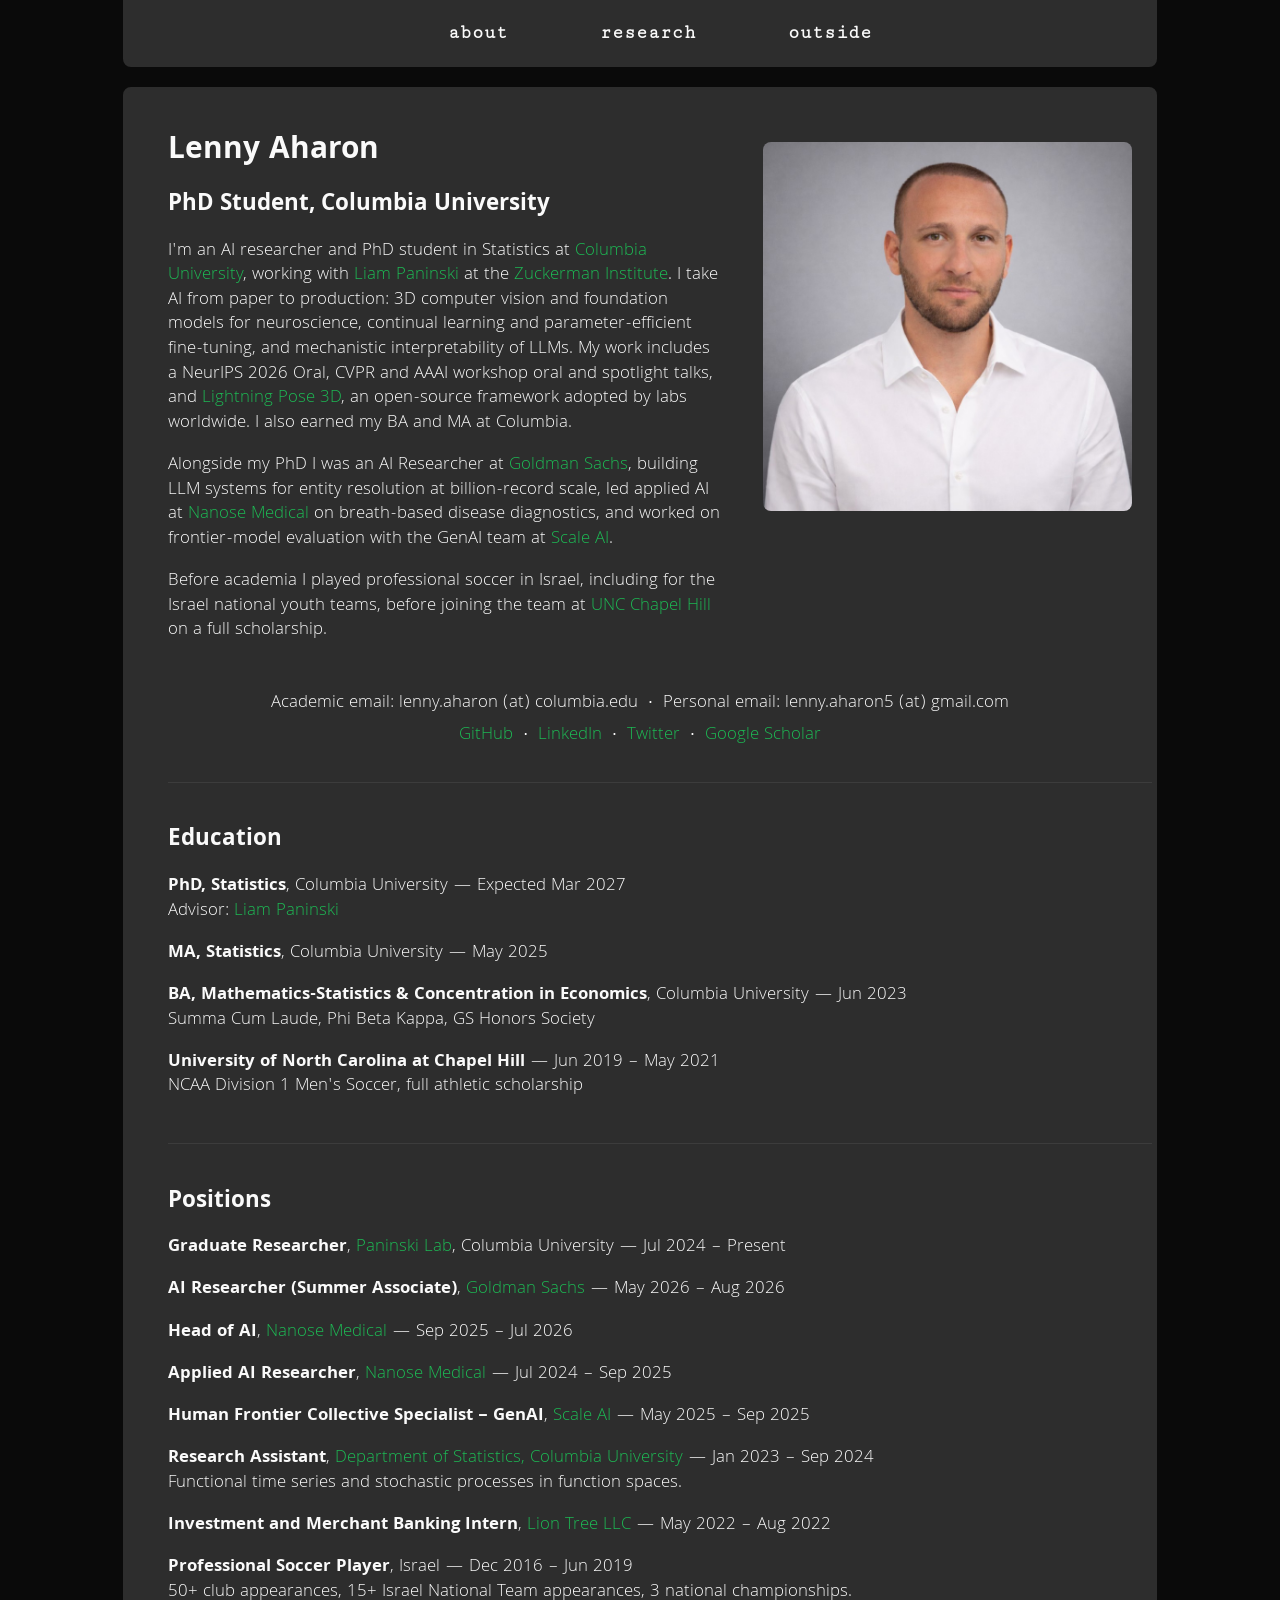
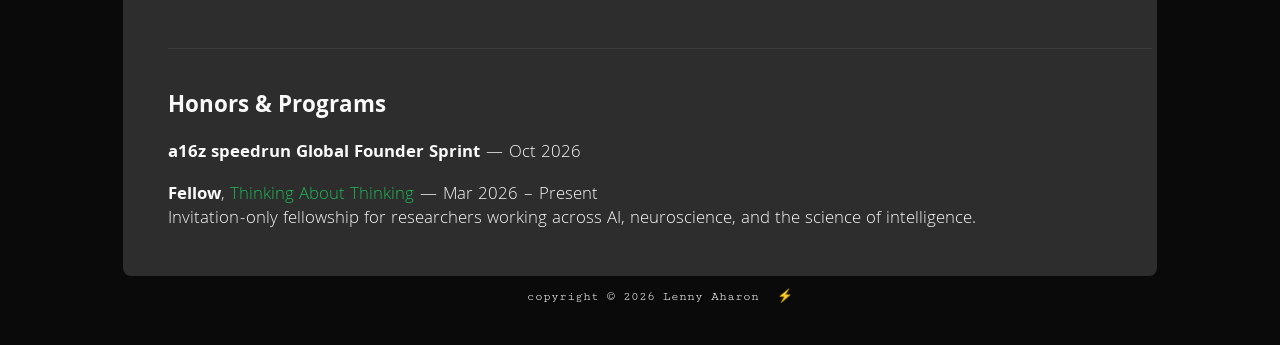
==== commit ff7b65cf: "Simplify a16z Global Founder Sprint entry" ====
--- a/index.html
+++ b/index.html
@@ -162,8 +162,7 @@
 		<div class="cv-section">
 			<div class="left-blurb">
 				<h2>Honors &amp; Programs</h2>
-				<p><b>a16z speedrun Global Founder Sprint</b> &mdash; Oct 2026<br>
-					Selected from 4,500+ global applicants (&lt;0.5%) for the Global Founder Sprint in San Francisco.</p>
+				<p><b>a16z speedrun Global Founder Sprint</b> &mdash; Oct 2026</p>
 				<p><b>Fellow</b>,
 					<a class="doc-link" href="https://www.thinkingaboutthinking.org/">Thinking About Thinking</a>
 					&mdash; Mar 2026 – Present<br>
